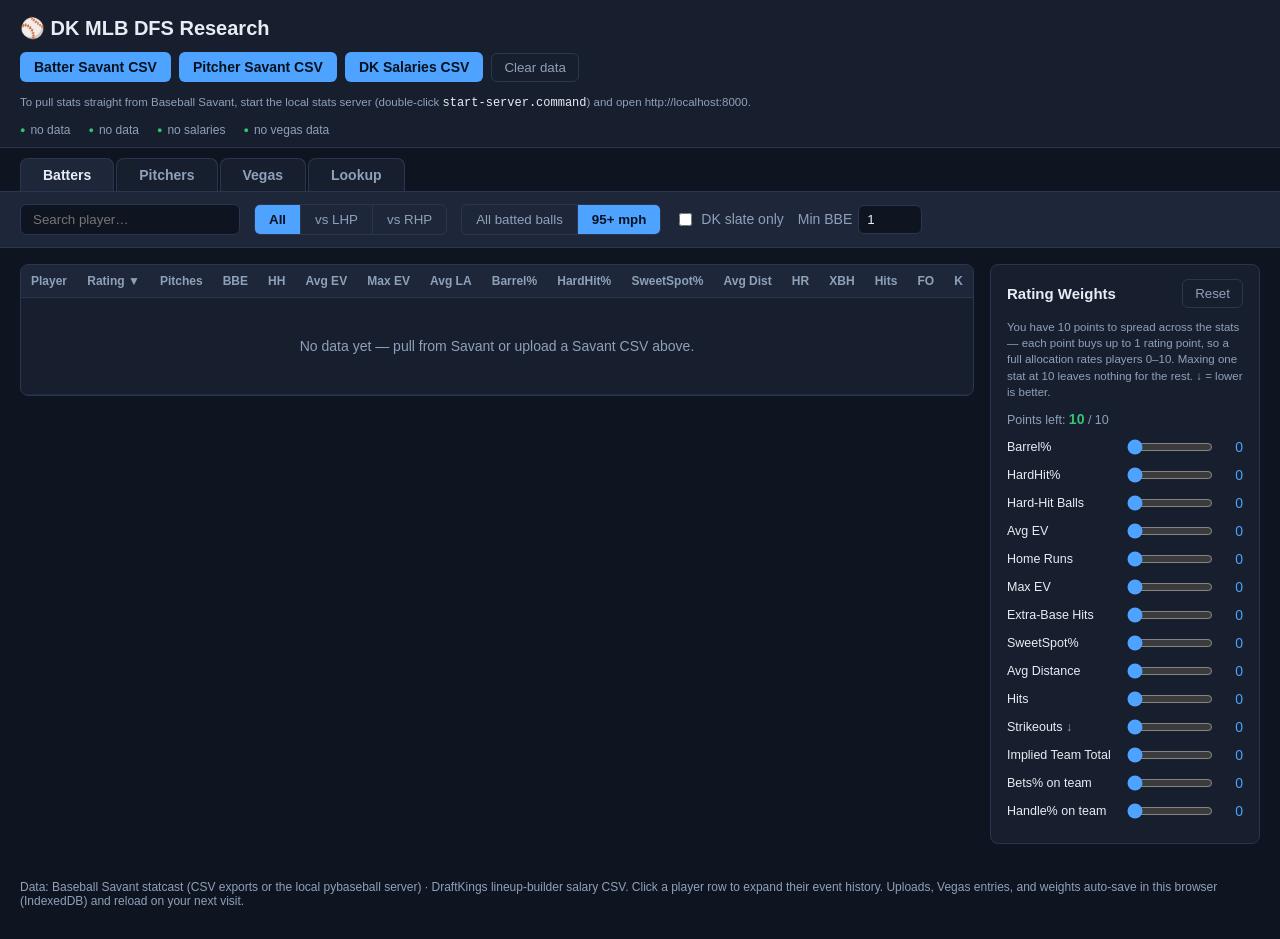
==== index.html @ 41db7fdc "Lookup: career and season totals from MLB plus last 15/10/5-day Statcast - Career (players) and this" ====
<!doctype html>
<html lang="en">
<head>
  <meta charset="utf-8">
  <meta name="viewport" content="width=device-width, initial-scale=1">
  <title>DK MLB DFS Research</title>
  <link rel="icon" href="data:,">
  <link rel="stylesheet" href="css/style.css">
</head>
<body>
  <header>
    <h1>⚾ DK MLB DFS Research</h1>
    <div class="uploads">
      <label class="upload-btn">
        Batter Savant CSV
        <input type="file" id="file-batters" accept=".csv">
      </label>
      <label class="upload-btn">
        Pitcher Savant CSV
        <input type="file" id="file-pitchers" accept=".csv">
      </label>
      <label class="upload-btn">
        DK Salaries CSV
        <input type="file" id="file-dk" accept=".csv">
      </label>
      <button id="clear-data" class="ghost-btn" title="Remove uploaded data stored in this browser">Clear data</button>
    </div>
    <section id="savant-panel" class="savant" hidden>
      <div class="savant-row">
        <span class="savant-title">Pull from Baseball Savant</span>
        <fieldset class="range">
          <legend>Batters</legend>
          <input type="date" id="sv-bat-start" aria-label="Batters from">
          <span>to</span>
          <input type="date" id="sv-bat-end" aria-label="Batters to">
          <span class="quick" aria-label="Batters: last N days">
            <button type="button" class="ghost-btn" data-bat-days="5">5d</button>
            <button type="button" class="ghost-btn" data-bat-days="10">10d</button>
            <button type="button" class="ghost-btn" data-bat-days="15">15d</button>
          </span>
        </fieldset>
        <fieldset class="range">
          <legend>Pitchers</legend>
          <input type="date" id="sv-pit-start" aria-label="Pitchers from">
          <span>to</span>
          <input type="date" id="sv-pit-end" aria-label="Pitchers to">
        </fieldset>
        <label class="check"><input type="checkbox" id="sv-post" checked> Include postseason</label>
        <button id="sv-pull" class="upload-btn as-button">Pull data</button>
      </div>
      <p id="sv-status" class="sv-status" role="status"></p>
    </section>
    <p id="savant-offline" class="hint" hidden>To pull stats straight from Baseball Savant, start the local
      stats server (double-click <code>start-server.command</code>) and open http://localhost:8000.</p>
    <div class="statusbar">
      <span id="status-batters">no data</span>
      <span id="status-pitchers">no data</span>
      <span id="status-dk">no salaries</span>
      <span id="status-vegas">no vegas data</span>
    </div>
  </header>

  <nav class="tabs">
    <button class="tab active" data-tab="batters">Batters</button>
    <button class="tab" data-tab="pitchers">Pitchers</button>
    <button class="tab" data-tab="vegas">Vegas</button>
    <button class="tab" data-tab="lookup">Lookup</button>
  </nav>

  <section class="controls">
    <input type="search" id="search" placeholder="Search player…">
    <div class="splits">
      <button class="split-btn active" data-split="all">All</button>
      <button class="split-btn" data-split="vsL">vs LHP</button>
      <button class="split-btn" data-split="vsR">vs RHP</button>
    </div>
    <div class="splits" id="ev-floor" title="95+ mph: batted-ball stats use hard-hit balls only, like your Savant search. Pitches and K still count every pitch.">
      <button class="ev-btn" data-floor="0">All batted balls</button>
      <button class="ev-btn" data-floor="95">95+ mph</button>
    </div>
    <label class="check"><input type="checkbox" id="slate-only"> DK slate only</label>
    <label class="minsample"><span id="min-sample-label">Min BBE</span>
      <input type="number" id="min-sample" min="1" value="1">
    </label>
  </section>

  <section id="vegas-panel" style="display:none">
    <div class="vegas-toolbar">
      <button id="vegas-from-dk" class="upload-btn as-button">Build matchups from DK slate</button>
      <button id="vegas-add-row" class="ghost-btn">Add row</button>
      <button id="vegas-clear" class="ghost-btn">Clear Vegas data</button>
      <span class="hint">Enter the game total (O/U), each team's moneyline, implied team total, and the
        %-of-bets / %-of-handle on that side. Leave Implied blank to auto-estimate it from the O/U and
        both moneylines. Data saves automatically and joins to players by DK team abbreviation.</span>
    </div>
    <div class="table-wrap">
      <table id="vegas-table"></table>
    </div>
  </section>

  <section id="lookup-panel" style="display:none">
    <p id="lookup-offline" class="hint" hidden>Lookup pulls any player's or team's history from Baseball Savant,
      so it needs the local stats server running. Double-click <code>start-server.command</code>, then open
      http://localhost:8000.</p>
    <form id="lookup-form" class="lookup-form">
      <div class="splits" role="radiogroup" aria-label="Look up">
        <button type="button" class="ev-btn active" data-scope="player" role="radio" aria-checked="true">Player</button>
        <button type="button" class="ev-btn" data-scope="team" role="radio" aria-checked="false">Team</button>
      </div>
      <span class="scope-player">
        <input type="search" id="lk-name" placeholder="Player name, e.g. Aaron Judge" aria-label="Player name">
        <select id="lk-role" aria-label="Look up player as">
          <option value="batting">as batter</option>
          <option value="pitching">as pitcher</option>
        </select>
      </span>
      <span class="scope-team" hidden>
        <select id="lk-team" aria-label="Team"></select>
        <select id="lk-side" aria-label="Team stats">
          <option value="batting">batting</option>
          <option value="pitching">pitching</option>
        </select>
      </span>
      <label class="check"><input type="checkbox" id="lk-post" checked> Include postseason games</label>
      <button type="submit" class="upload-btn as-button">Look up</button>
    </form>
    <p class="hint lookup-explain">Each lookup shows official career and this-season totals from MLB, plus
      Statcast detail for the last 15, 10 and 5 days — no full-season download.</p>
    <div id="lk-candidates" class="candidates"></div>
    <p id="lk-status" class="sv-status" role="status"></p>

    <div id="lk-filters" class="filters" hidden>
      <div class="filters-head">
        <span class="savant-title">Filters</span>
        <span class="hint">Change any filter and every result below updates instantly — nothing is re-downloaded.</span>
        <button type="button" id="lk-reset-filters" class="ghost-btn">Reset filters</button>
      </div>
      <div id="lk-filter-fields" class="filter-fields"></div>
    </div>
    <div id="lookup-results"></div>
  </section>

  <main id="main-data">
    <div class="table-wrap">
      <table id="data-table" class="data-grid"></table>
    </div>
    <aside class="weights">
      <div class="weights-head">
        <h2>Rating Weights</h2>
        <button id="reset-weights" class="ghost-btn">Reset</button>
      </div>
      <p class="hint">You have 10 points to spread across the stats — each point buys up to 1 rating
        point, so a full allocation rates players 0–10. Maxing one stat at 10 leaves nothing for the
        rest. ↓ = lower is better.</p>
      <div id="weights-body"></div>
    </aside>
  </main>

  <footer>
    <p>Data: Baseball Savant statcast (CSV exports or the local pybaseball server) · DraftKings lineup-builder salary CSV. Click a player row to expand their event history.
      Uploads, Vegas entries, and weights auto-save in this browser (<span id="storage-backend">IndexedDB</span>) and reload on your next visit.</p>
  </footer>

  <script src="js/store.js"></script>
  <script src="js/csv.js"></script>
  <script src="js/stats.js"></script>
  <script src="js/dk.js"></script>
  <script src="js/vegas.js"></script>
  <script src="js/app.js"></script>
</body>
</html>
---- css/style.css ----
:root {
  --bg: #0f1520;
  --panel: #171f2e;
  --panel-2: #1d2739;
  --border: #2a3650;
  --text: #e8edf5;
  --muted: #8fa0ba;
  --accent: #4da3ff;
  --accent-2: #38c172;
}

* { box-sizing: border-box; }
[hidden] { display: none !important; }

body {
  margin: 0;
  font-family: -apple-system, BlinkMacSystemFont, "Segoe UI", Roboto, Helvetica, Arial, sans-serif;
  background: var(--bg);
  color: var(--text);
  font-size: 14px;
}

header {
  padding: 16px 20px 10px;
  border-bottom: 1px solid var(--border);
  background: var(--panel);
}

h1 { margin: 0 0 12px; font-size: 20px; }

.uploads { display: flex; flex-wrap: wrap; gap: 8px; align-items: center; }

.upload-btn {
  background: var(--accent);
  color: #06121f;
  font-weight: 600;
  padding: 7px 14px;
  border-radius: 6px;
  cursor: pointer;
  display: inline-block;
}
.upload-btn:hover { filter: brightness(1.1); }
.upload-btn input { display: none; }

.ghost-btn {
  background: transparent;
  border: 1px solid var(--border);
  color: var(--muted);
  padding: 6px 12px;
  border-radius: 6px;
  cursor: pointer;
}
.ghost-btn:hover { color: var(--text); border-color: var(--muted); }

.statusbar { margin-top: 10px; display: flex; gap: 18px; flex-wrap: wrap; color: var(--muted); font-size: 12px; }
.statusbar span::before { content: "●"; margin-right: 5px; color: var(--accent-2); font-size: 9px; vertical-align: 1px; }

.tabs { display: flex; gap: 2px; padding: 10px 20px 0; }
.tab {
  background: var(--panel);
  border: 1px solid var(--border);
  border-bottom: none;
  color: var(--muted);
  padding: 8px 22px;
  border-radius: 8px 8px 0 0;
  cursor: pointer;
  font-size: 14px;
  font-weight: 600;
}
.tab.active { background: var(--panel-2); color: var(--text); }

.controls {
  display: flex;
  flex-wrap: wrap;
  gap: 14px;
  align-items: center;
  padding: 12px 20px;
  background: var(--panel-2);
  border-top: 1px solid var(--border);
  border-bottom: 1px solid var(--border);
}

#search {
  background: var(--bg);
  border: 1px solid var(--border);
  color: var(--text);
  padding: 7px 12px;
  border-radius: 6px;
  width: 220px;
}

.splits { display: flex; gap: 0; border: 1px solid var(--border); border-radius: 6px; overflow: hidden; }
.split-btn, .ev-btn {
  background: transparent;
  border: none;
  color: var(--muted);
  padding: 7px 14px;
  cursor: pointer;
}
.split-btn + .split-btn, .ev-btn + .ev-btn { border-left: 1px solid var(--border); }
.split-btn.active, .ev-btn.active { background: var(--accent); color: #06121f; font-weight: 600; }

.check { color: var(--muted); display: flex; align-items: center; gap: 6px; cursor: pointer; }
.minsample { color: var(--muted); display: flex; align-items: center; gap: 6px; }
.minsample input {
  width: 64px;
  background: var(--bg);
  border: 1px solid var(--border);
  color: var(--text);
  padding: 6px 8px;
  border-radius: 6px;
}

main { display: flex; gap: 16px; padding: 16px 20px; align-items: flex-start; }

.table-wrap { flex: 1; overflow-x: auto; border: 1px solid var(--border); border-radius: 8px; background: var(--panel); }

.data-grid { border-collapse: collapse; width: 100%; white-space: nowrap; }
.data-grid th {
  position: sticky;
  top: 0;
  background: var(--panel-2);
  color: var(--muted);
  text-align: right;
  padding: 9px 10px;
  cursor: pointer;
  user-select: none;
  border-bottom: 1px solid var(--border);
  font-size: 12px;
}
.data-grid th:first-child { text-align: left; }
.data-grid th:hover { color: var(--text); }
.data-grid td { padding: 7px 10px; border-bottom: 1px solid rgba(42, 54, 80, 0.5); }
.data-grid td.n { text-align: right; font-variant-numeric: tabular-nums; }
.data-grid td.t { text-align: left; }
.data-grid tr.player-row { cursor: pointer; }
.data-grid tr.player-row:hover td { background: rgba(77, 163, 255, 0.08); }
.data-grid tr.player-row.open td { background: rgba(77, 163, 255, 0.12); }
.caret { color: var(--accent); display: inline-block; width: 16px; }
.name-cell { font-weight: 600; }
.empty { color: var(--muted); text-align: center; padding: 40px !important; }

.history-row > td { padding: 0 !important; background: var(--bg); }
.history { max-height: 320px; overflow: auto; padding: 8px 16px 14px 36px; }
.history table { border-collapse: collapse; width: 100%; font-size: 12px; }
.history th {
  position: sticky; top: 0;
  text-align: left;
  color: var(--muted);
  background: var(--bg);
  padding: 5px 10px 5px 0;
  border-bottom: 1px solid var(--border);
  cursor: default;
}
.history td { padding: 4px 10px 4px 0; border-bottom: 1px solid rgba(42, 54, 80, 0.35); color: var(--text); }

.weights {
  width: 270px;
  flex-shrink: 0;
  background: var(--panel);
  border: 1px solid var(--border);
  border-radius: 8px;
  padding: 14px 16px;
  position: sticky;
  top: 12px;
}
.weights-head { display: flex; justify-content: space-between; align-items: center; }
.weights h2 { margin: 0; font-size: 15px; }
.hint { color: var(--muted); font-size: 11.5px; line-height: 1.4; }

.points-left { color: var(--muted); font-size: 12.5px; margin: 2px 0 10px; }
.points-left b { color: var(--accent-2); font-size: 14px; }

.weight-row { display: grid; grid-template-columns: 1fr 90px 20px; gap: 8px; align-items: center; margin-bottom: 8px; }
.weight-row label { font-size: 12.5px; color: var(--text); }
.weight-row .inv { color: var(--muted); }
.weight-row .wval { text-align: right; color: var(--accent); font-variant-numeric: tabular-nums; }
input[type="range"] { accent-color: var(--accent); }

#vegas-panel { padding: 16px 20px 0; }
.vegas-toolbar { display: flex; flex-wrap: wrap; gap: 10px; align-items: center; margin-bottom: 12px; }
.vegas-toolbar .hint { flex-basis: 100%; margin: 4px 0 0; }
.as-button { border: none; font: inherit; font-weight: 600; }

#vegas-table { border-collapse: collapse; width: 100%; }
#vegas-table th {
  background: var(--panel-2);
  color: var(--muted);
  text-align: left;
  padding: 9px 10px;
  border-bottom: 1px solid var(--border);
  font-size: 12px;
}
#vegas-table td { padding: 5px 8px; border-bottom: 1px solid rgba(42, 54, 80, 0.5); }
#vegas-table td.est { color: var(--muted); font-variant-numeric: tabular-nums; }
.vegas-input {
  background: var(--bg);
  border: 1px solid var(--border);
  color: var(--text);
  padding: 6px 8px;
  border-radius: 5px;
  width: 100%;
}
.vegas-input.vt { width: 84px; text-transform: uppercase; }
.vegas-input.vn { width: 96px; }
.vegas-input:focus { outline: none; border-color: var(--accent); }
.del-row { padding: 4px 9px; }

/* Pull from Savant (local server) */
.savant {
  margin-top: 12px;
  padding: 10px 12px;
  border: 1px solid var(--border);
  border-radius: 8px;
  background: var(--panel-2);
}
.savant-row { display: flex; flex-wrap: wrap; gap: 10px 16px; align-items: center; }
.savant-title { font-weight: 600; font-size: 13px; }
.range {
  display: flex; align-items: center; gap: 6px;
  border: none; margin: 0; padding: 0; color: var(--muted); font-size: 12.5px;
}
.range legend { float: left; margin-right: 6px; padding: 0; color: var(--text); }
input[type="date"], .lookup-form select, #lk-name {
  background: var(--bg);
  border: 1px solid var(--border);
  color: var(--text);
  padding: 5px 8px;
  border-radius: 6px;
  font: inherit;
  font-size: 13px;
  color-scheme: dark;
}
input[type="date"]:focus, .lookup-form select:focus, #lk-name:focus, #search:focus {
  outline: none; border-color: var(--accent);
}
button:focus-visible, .upload-btn:focus-within { outline: 2px solid var(--accent); outline-offset: 2px; }
button:disabled { opacity: 0.55; cursor: progress; }
.sv-status { margin: 8px 0 0; font-size: 12.5px; color: var(--muted); min-height: 1em; }
.sv-status:empty { display: none; }
.sv-status.busy { color: var(--accent); }
.sv-status.ok { color: var(--accent-2); }
.sv-status.error { color: #ff8080; }
code { font-size: 12px; color: var(--text); }
.muted { color: var(--muted); }

/* Player Lookup tab */
#lookup-panel { padding: 16px 20px 0; }
.lookup-form { display: flex; flex-wrap: wrap; gap: 8px; align-items: center; }
#lk-name { width: 240px; }
.presets { display: flex; gap: 6px; flex-wrap: wrap; }
.candidates { display: flex; flex-wrap: wrap; gap: 6px; margin-top: 10px; }
.candidates:empty { display: none; }
.lookup-head { font-size: 15px; margin: 18px 0 8px; }
.empty-note { color: var(--muted); margin: 18px 0; }
#lookup-results .table-wrap { margin-bottom: 8px; }
.lookup-form select { max-width: 220px; }
.scope-player, .scope-team { display: inline-flex; gap: 8px; align-items: center; }

.filters {
  margin-top: 14px;
  padding: 10px 12px 12px;
  border: 1px solid var(--border);
  border-radius: 8px;
  background: var(--panel);
}
.filters-head { display: flex; flex-wrap: wrap; gap: 6px 12px; align-items: center; margin-bottom: 10px; }
.filters-head .hint { margin: 0; flex: 1; }
.filter-fields { display: grid; grid-template-columns: repeat(auto-fill, minmax(170px, 1fr)); gap: 10px 12px; }
.filter-field { display: flex; flex-direction: column; gap: 4px; font-size: 12px; color: var(--muted); }
.filter-field em {
  font-style: normal; font-size: 10.5px; letter-spacing: 0.04em; text-transform: uppercase;
  color: var(--accent-2); margin-left: 4px;
}
.filter-field select, .filter-field input {
  background: var(--bg); border: 1px solid var(--border); color: var(--text);
  padding: 5px 8px; border-radius: 6px; font: inherit; font-size: 13px; width: 100%;
  color-scheme: dark;
}
.filter-field select:focus, .filter-field input:focus { outline: none; border-color: var(--accent); }
.filter-summary { font-size: 12.5px; color: var(--muted); margin: 14px 0 0; }
.filter-summary b { color: var(--text); font-weight: 600; }

.data-grid tr.group-row th {
  position: static;
  text-align: center;
  font-size: 10.5px;
  letter-spacing: 0.05em;
  text-transform: uppercase;
  padding: 6px 10px 4px;
  cursor: default;
  border-bottom: none;
}
.data-grid tr.group-row th.grp { border-bottom: 1px solid var(--border); color: var(--muted); }
.data-grid tr.group-row th.contact-grp { color: var(--accent-2); border-left: 1px solid var(--border); }
.data-grid td.dates { color: var(--muted); font-size: 12.5px; white-space: nowrap; }
.chip {
  display: inline-block; font-size: 10.5px; letter-spacing: 0.04em; text-transform: uppercase;
  padding: 2px 7px; border-radius: 999px; border: 1px solid var(--border); color: var(--muted);
}
.chip.team { border-color: var(--accent); color: var(--accent); }
.breakdown { padding: 6px 12px 12px 30px; overflow-x: auto; }
.breakdown .data-grid { font-size: 12.5px; }
.breakdown .data-grid th { background: var(--bg); }
.data-grid tr.player-row.sub td { padding-top: 5px; padding-bottom: 5px; }
.lookup-explain { margin: 8px 0 0; }
.quick { display: inline-flex; gap: 4px; margin-left: 4px; }
.quick .ghost-btn { padding: 3px 8px; font-size: 12px; }

.lookup-table tbody.entry { border-top: 2px solid var(--border); }
.lookup-table tr.entry-row td { padding: 10px 10px 6px; background: var(--panel-2); }
.entry-name { font-weight: 700; font-size: 14.5px; margin-right: 10px; }
.entry-note { margin-left: 10px; font-size: 12px; }
.lookup-table td.win { white-space: nowrap; font-weight: 600; }
.lookup-table td.win .muted { font-weight: 400; font-size: 11px; margin-left: 4px; }
.lookup-table tr.totals-row td { color: var(--muted); }
.lookup-table tr.totals-row td.win { color: var(--text); }
.lookup-table tr.window-row.focus td { background: rgba(56, 193, 114, 0.09); }
.lookup-table tr.window-row.focus td.win { box-shadow: inset 3px 0 0 var(--accent-2); }
.focus-tag {
  font-size: 10px; font-weight: 600; letter-spacing: 0.04em; text-transform: uppercase;
  color: var(--accent-2); margin-left: 6px;
}

footer { padding: 8px 20px 20px; color: var(--muted); font-size: 12px; }

@media (max-width: 900px) {
  main { flex-direction: column; }
  .weights { width: 100%; position: static; }
}
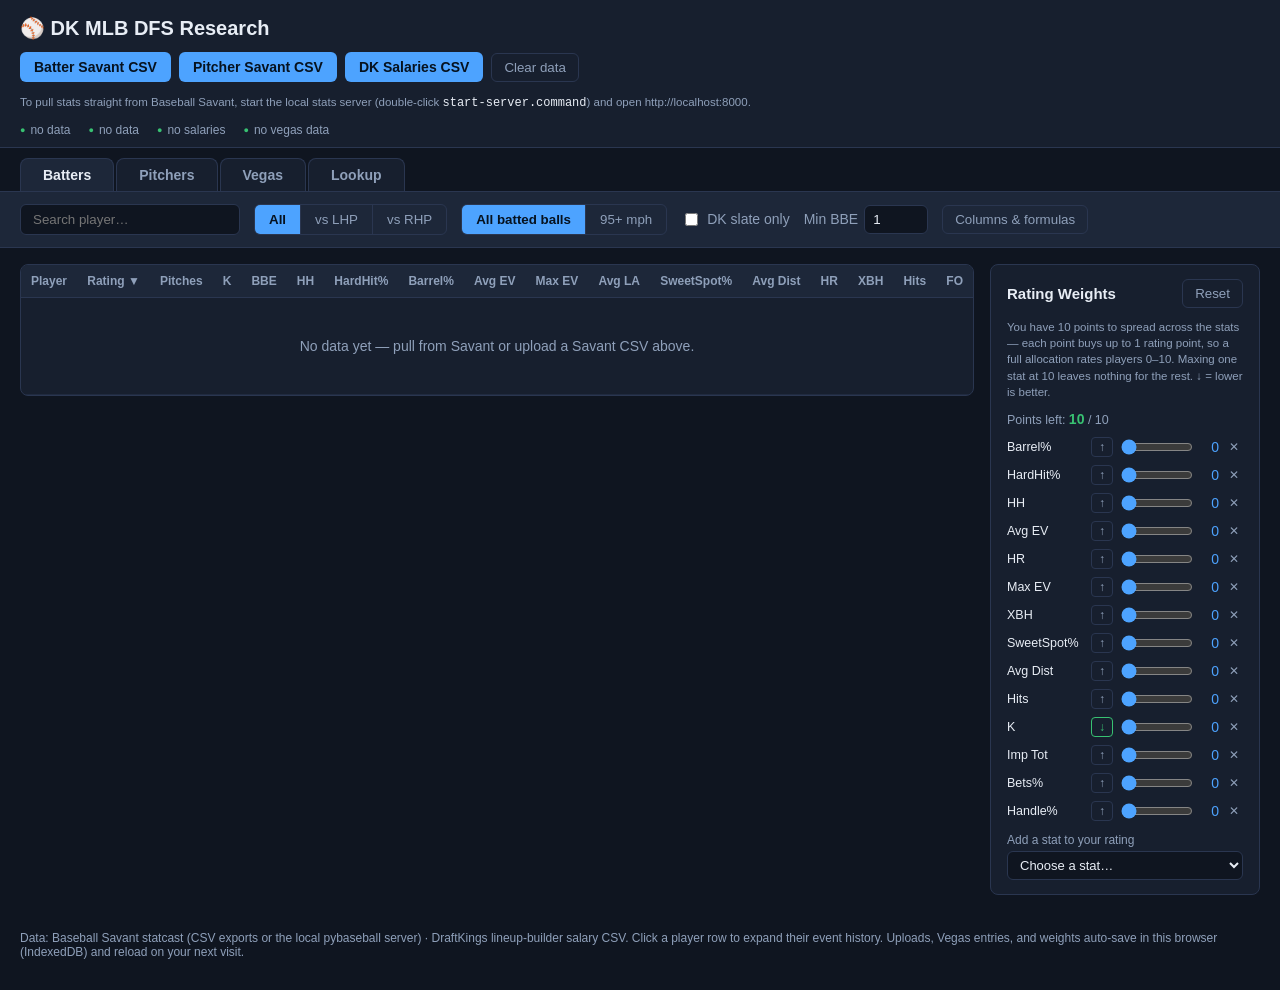
==== commit 751462de: "Full stat catalog, column chooser, formula stats and open rating list - Stats engine: one stat line " ====
--- a/index.html
+++ b/index.html
@@ -49,6 +49,13 @@
         <button id="sv-pull" class="upload-btn as-button">Pull data</button>
       </div>
       <p id="sv-status" class="sv-status" role="status"></p>
+      <div class="savant-row dk-row">
+        <span class="savant-title">DraftKings slate</span>
+        <select id="dk-slate" aria-label="DraftKings slate"><option value="">Loading today's slates…</option></select>
+        <button type="button" id="dk-refresh" class="ghost-btn" title="Reload today's slate list">Refresh list</button>
+        <button type="button" id="dk-load" class="upload-btn as-button">Load salaries</button>
+      </div>
+      <p id="dk-status" class="sv-status" role="status"></p>
     </section>
     <p id="savant-offline" class="hint" hidden>To pull stats straight from Baseball Savant, start the local
       stats server (double-click <code>start-server.command</code>) and open http://localhost:8000.</p>
@@ -82,6 +89,57 @@
     <label class="minsample"><span id="min-sample-label">Min BBE</span>
       <input type="number" id="min-sample" min="1" value="1">
     </label>
+    <button type="button" id="cols-toggle" class="ghost-btn" aria-expanded="false" aria-controls="cols-panel">Columns &amp; formulas</button>
+  </section>
+
+  <section id="cols-panel" class="cols-panel" hidden>
+    <div class="cols-head">
+      <h2 id="cols-title">Columns &amp; formulas</h2>
+      <span id="cols-count" class="hint"></span>
+      <div class="cols-actions">
+        <button type="button" class="ghost-btn" data-cols="default">Default columns</button>
+        <button type="button" class="ghost-btn" data-cols="all">Show every stat</button>
+        <button type="button" class="ghost-btn" data-cols="none">Hide every stat</button>
+        <button type="button" class="upload-btn as-button" id="cols-done">Done</button>
+      </div>
+    </div>
+    <p class="hint">Tick the stats to show. Hover a name for what it measures. Counts sit next to their rates
+      (HH beside HardHit%, Chases beside Chase%) so you can check them against PA.</p>
+    <div id="cols-groups" class="cols-groups"></div>
+
+    <div class="formula-box">
+      <h3>Your formula stats</h3>
+      <p class="hint">Combine any stats into your own column, e.g. <code>hh + barrels * 2</code>,
+        <code>hh / pa * 100</code> or <code>z(barrel_pct) + z(hh_per_pa) + itt_eff</code>. It appears in the table,
+        sorts like any stat, and can be added to your rating.</p>
+      <div id="formula-list"></div>
+      <form id="formula-form" class="formula-form" autocomplete="off">
+        <label class="ff-name"><span>Name</span><input id="ff-name" maxlength="40" placeholder="e.g. Power Score"></label>
+        <label class="ff-format"><span>Show as</span><select id="ff-format"></select></label>
+        <label class="ff-formula"><span>Formula</span>
+          <textarea id="ff-formula" rows="2" spellcheck="false" placeholder="e.g. hh + barrels * 2 - k"></textarea></label>
+        <div class="ff-actions">
+          <button type="submit" class="upload-btn as-button" id="ff-save">Add formula stat</button>
+          <button type="button" class="ghost-btn" id="ff-cancel" hidden>Cancel edit</button>
+        </div>
+        <p id="ff-check" class="sv-status" role="status"></p>
+      </form>
+      <details class="ff-help">
+        <summary>Stats and functions you can use</summary>
+        <p class="hint">Click a name to insert it. Operators: + − * / ^ ( ) and comparisons &gt; &lt; &gt;= &lt;= == != (1 if true, 0 if not).</p>
+        <div class="ff-funcs">
+          <code data-insert="min()">min(a, b, …)</code> <code data-insert="max()">max(a, b, …)</code> <code data-insert="avg()">avg(a, b, …)</code>
+          <code data-insert="if(, , )">if(test, a, b)</code> <code data-insert="nz()">nz(x)</code> <code data-insert="round(, 1)">round(x, digits)</code>
+          <code data-insert="abs()">abs</code> <code data-insert="sqrt()">sqrt</code> <code data-insert="ln()">ln</code> <code data-insert="clamp(, 0, 100)">clamp(x, lo, hi)</code>
+          <code data-insert="z()">z(stat)</code> <code data-insert="pctl()">pctl(stat)</code> <code data-insert="rank()">rank(stat)</code> <code data-insert="scale()">scale(stat)</code>
+        </div>
+        <p class="hint"><b>z</b> = standard score vs. everyone on this tab (0 = average), <b>pctl</b> = percentile 0–100,
+          <b>rank</b> = 1 for the highest, <b>scale</b> = 0–1 between lowest and highest. <b>nz(x)</b> turns a missing value into 0.
+          A missing stat makes the result blank unless you wrap it in nz().</p>
+        <input type="search" id="ff-search" placeholder="Find a stat…" aria-label="Find a stat">
+        <div id="ff-vars" class="ff-vars"></div>
+      </details>
+    </div>
   </section>
 
   <section id="vegas-panel" style="display:none">
@@ -164,6 +222,8 @@
   <script src="js/store.js"></script>
   <script src="js/csv.js"></script>
   <script src="js/stats.js"></script>
+  <script src="js/catalog.js"></script>
+  <script src="js/formula.js"></script>
   <script src="js/dk.js"></script>
   <script src="js/vegas.js"></script>
   <script src="js/app.js"></script>
--- a/css/style.css
+++ b/css/style.css
@@ -171,7 +171,77 @@
 .points-left { color: var(--muted); font-size: 12.5px; margin: 2px 0 10px; }
 .points-left b { color: var(--accent-2); font-size: 14px; }
 
-.weight-row { display: grid; grid-template-columns: 1fr 90px 20px; gap: 8px; align-items: center; margin-bottom: 8px; }
+.weight-row { display: grid; grid-template-columns: 1fr 22px 76px 18px 18px; gap: 6px; align-items: center; margin-bottom: 8px; }
+.dir-btn, .rm-btn {
+  background: transparent; border: 1px solid var(--border); color: var(--muted);
+  border-radius: 4px; padding: 0; width: 22px; height: 20px; cursor: pointer; font-size: 12px; line-height: 1;
+}
+.dir-btn.on { color: var(--accent-2); border-color: var(--accent-2); }
+.rm-btn { border: none; width: 18px; }
+.rm-btn:hover, .dir-btn:hover { color: var(--text); }
+.add-stat { display: flex; flex-direction: column; gap: 4px; margin-top: 12px; font-size: 12px; color: var(--muted); }
+.add-stat select, #ff-format, #ff-search {
+  background: var(--bg); border: 1px solid var(--border); color: var(--text);
+  padding: 5px 8px; border-radius: 6px; font: inherit; font-size: 13px; color-scheme: dark;
+}
+
+/* Columns & formulas */
+.cols-panel {
+  margin: 0 20px; padding: 14px 16px 16px;
+  border: 1px solid var(--border); border-top: none; border-radius: 0 0 8px 8px; background: var(--panel);
+}
+.cols-head { display: flex; flex-wrap: wrap; gap: 8px 14px; align-items: center; }
+.cols-head h2 { margin: 0; font-size: 15px; }
+.cols-actions { display: flex; flex-wrap: wrap; gap: 6px; margin-left: auto; }
+.cols-groups { display: grid; grid-template-columns: repeat(auto-fill, minmax(230px, 1fr)); gap: 10px; margin-top: 4px; }
+.col-group { border: 1px solid var(--border); border-radius: 6px; padding: 6px 10px 8px; margin: 0; }
+.col-group legend { font-size: 12px; font-weight: 600; color: var(--text); padding: 0 4px; }
+.link-btn { background: none; border: none; color: var(--accent); font-size: 11px; cursor: pointer; padding: 0 2px; }
+.link-btn:hover { text-decoration: underline; }
+.col-check { display: inline-flex; align-items: center; gap: 4px; font-size: 12.5px; width: 50%; padding: 2px 0; cursor: pointer; }
+.col-check input { accent-color: var(--accent); }
+.data-grid th.custom-col { color: var(--accent-2); }
+
+.formula-box { margin-top: 16px; padding-top: 12px; border-top: 1px solid var(--border); }
+.formula-box h3 { margin: 0 0 4px; font-size: 14px; }
+.formula-item {
+  display: flex; flex-wrap: wrap; gap: 6px 12px; align-items: center;
+  padding: 6px 8px; border: 1px solid var(--border); border-radius: 6px; margin-bottom: 6px;
+}
+.formula-item.editing { border-color: var(--accent); }
+.fi-name { font-weight: 600; }
+.fi-formula { background: var(--bg); padding: 2px 6px; border-radius: 4px; }
+.fi-meta { font-size: 11.5px; }
+.fi-error { color: #ff8080; font-size: 12px; flex-basis: 100%; }
+.fi-actions { margin-left: auto; display: flex; gap: 6px; }
+.formula-form { display: grid; grid-template-columns: minmax(160px, 240px) 160px 1fr; gap: 8px 12px; align-items: end; margin-top: 10px; }
+.formula-form label { display: flex; flex-direction: column; gap: 4px; font-size: 12px; color: var(--muted); }
+.formula-form input, .formula-form textarea {
+  background: var(--bg); border: 1px solid var(--border); color: var(--text);
+  padding: 6px 8px; border-radius: 6px; font: inherit; font-size: 13px;
+}
+.formula-form textarea { font-family: ui-monospace, SFMono-Regular, Menlo, monospace; resize: vertical; }
+.formula-form input:focus, .formula-form textarea:focus, #ff-search:focus { outline: none; border-color: var(--accent); }
+.ff-formula { grid-column: 1 / -1; }
+.ff-actions { display: flex; gap: 8px; }
+#ff-check { grid-column: 1 / -1; margin: 0; }
+.ff-help { margin-top: 10px; }
+.ff-help summary { cursor: pointer; color: var(--accent); font-size: 13px; }
+.ff-funcs { display: flex; flex-wrap: wrap; gap: 6px; margin: 6px 0; }
+.ff-funcs code, .var-chip {
+  background: var(--bg); border: 1px solid var(--border); border-radius: 4px; padding: 2px 6px;
+  cursor: pointer; font-size: 12px; color: var(--text);
+}
+.ff-funcs code:hover, .var-chip:hover { border-color: var(--accent); }
+#ff-search { margin: 6px 0; width: 240px; }
+.ff-vars { max-height: 260px; overflow: auto; }
+.ff-group { margin-bottom: 6px; display: flex; flex-wrap: wrap; gap: 4px; align-items: center; }
+.ff-group-name { font-size: 11px; text-transform: uppercase; letter-spacing: 0.04em; color: var(--muted); width: 100%; }
+.var-chip code { color: var(--accent); }
+@media (max-width: 700px) {
+  .formula-form { grid-template-columns: 1fr; }
+  .col-check { width: 100%; }
+}
 .weight-row label { font-size: 12.5px; color: var(--text); }
 .weight-row .inv { color: var(--muted); }
 .weight-row .wval { text-align: right; color: var(--accent); font-variant-numeric: tabular-nums; }
@@ -304,6 +374,13 @@
 .breakdown .data-grid th { background: var(--bg); }
 .data-grid tr.player-row.sub td { padding-top: 5px; padding-bottom: 5px; }
 .lookup-explain { margin: 8px 0 0; }
+.dk-row { margin-top: 10px; padding-top: 10px; border-top: 1px solid var(--border); }
+#dk-slate {
+  background: var(--bg); border: 1px solid var(--border); color: var(--text);
+  padding: 5px 8px; border-radius: 6px; font: inherit; font-size: 13px;
+  min-width: 260px; max-width: 100%; color-scheme: dark;
+}
+#dk-slate:focus { outline: none; border-color: var(--accent); }
 .quick { display: inline-flex; gap: 4px; margin-left: 4px; }
 .quick .ghost-btn { padding: 3px 8px; font-size: 12px; }
 
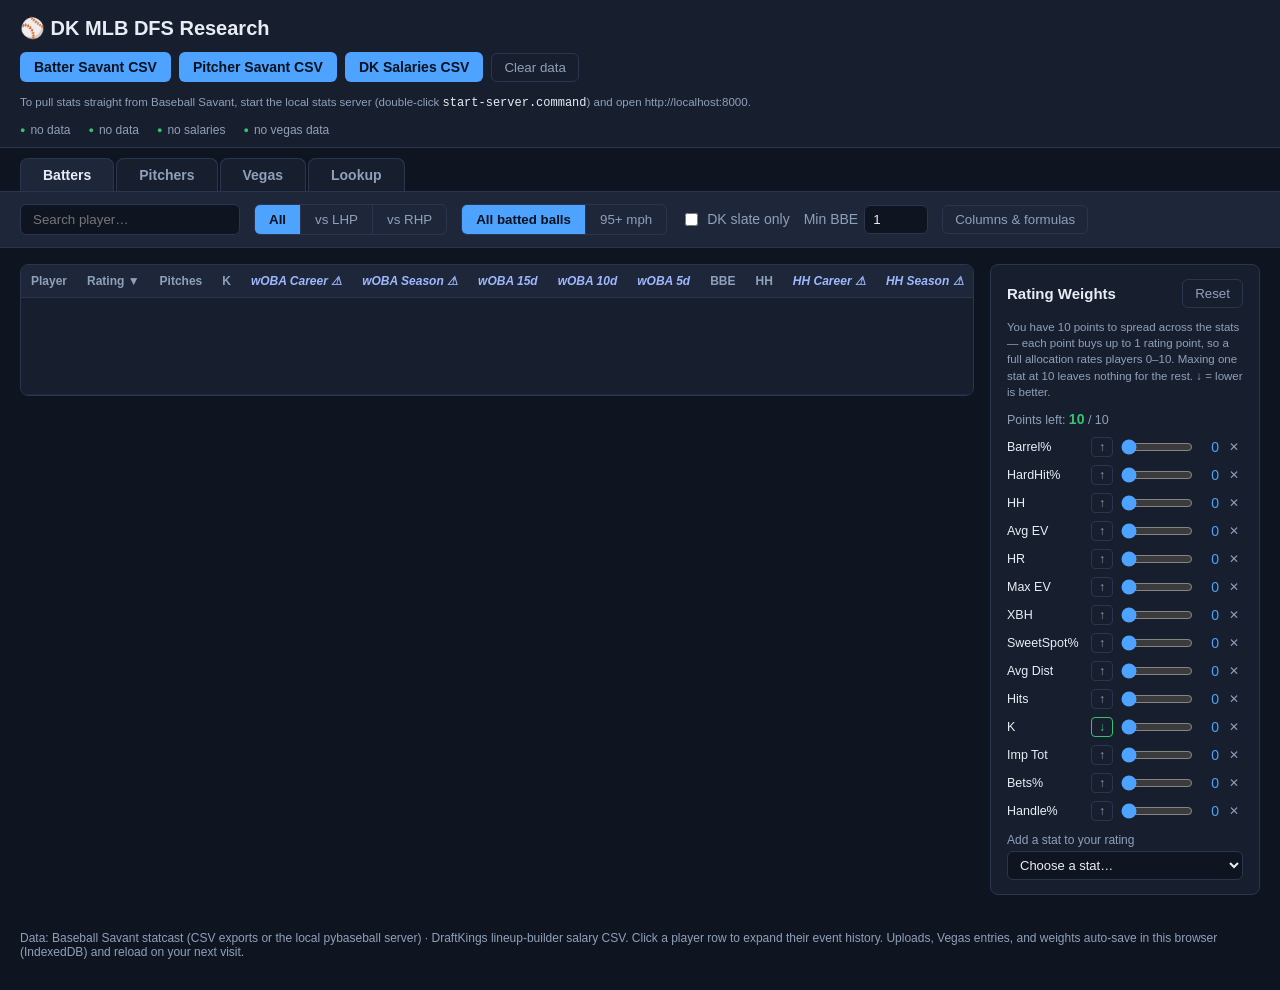
==== commit f7c4b80c: "Career and season split columns from Savant season leaderboards - Server: /api/leaders pulls Savant'" ====
--- a/index.html
+++ b/index.html
@@ -56,6 +56,7 @@
         <button type="button" id="dk-load" class="upload-btn as-button">Load salaries</button>
       </div>
       <p id="dk-status" class="sv-status" role="status"></p>
+      <p id="lb-status" class="sv-status" role="status"></p>
     </section>
     <p id="savant-offline" class="hint" hidden>To pull stats straight from Baseball Savant, start the local
       stats server (double-click <code>start-server.command</code>) and open http://localhost:8000.</p>
@@ -106,6 +107,22 @@
     <p class="hint">Tick the stats to show. Hover a name for what it measures. Counts sit next to their rates
       (HH beside HardHit%, Chases beside Chase%) so you can check them against PA.</p>
     <div id="cols-groups" class="cols-groups"></div>
+
+    <div class="splits-box">
+      <h3>Split columns</h3>
+      <p class="hint">Give a stat its own columns for the last 15, 10 and 5 days (and, if you like, vs L / vs R),
+        e.g. <b>HH 15d</b>, <b>HH 10d</b>, <b>HH 5d</b> beside HH. Day windows count back from the most recent game
+        in the loaded data, so pull at least 15 days. Split columns ignore the vs LHP/RHP buttons above the table,
+        sort like any stat, can be rated, and work in formulas as <code>hh__l5</code>, <code>woba__l15</code>,
+        <code>woba__vsR</code>.</p>
+      <div id="split-dims" class="split-dims" role="group" aria-label="Splits to show"></div>
+      <div id="split-stats" class="split-chips"></div>
+      <div class="split-add">
+        <label class="add-stat"><span>Add a stat to split</span><select id="add-split"></select></label>
+        <button type="button" class="ghost-btn" id="split-visible">Split every stat shown in the table</button>
+        <button type="button" class="ghost-btn" id="split-clear">Remove all splits</button>
+      </div>
+    </div>
 
     <div class="formula-box">
       <h3>Your formula stats</h3>
@@ -198,6 +215,8 @@
     <div id="lookup-results"></div>
   </section>
 
+  <div id="data-note" class="data-note" role="status" hidden></div>
+
   <main id="main-data">
     <div class="table-wrap">
       <table id="data-table" class="data-grid"></table>
--- a/css/style.css
+++ b/css/style.css
@@ -201,6 +201,25 @@
 .col-check { display: inline-flex; align-items: center; gap: 4px; font-size: 12.5px; width: 50%; padding: 2px 0; cursor: pointer; }
 .col-check input { accent-color: var(--accent); }
 .data-grid th.custom-col { color: var(--accent-2); }
+.data-grid th.missing-col { color: #e0a85a; }
+.data-grid th.split-col { color: #9fb7ff; font-style: italic; }
+.splits-box { margin-top: 16px; padding-top: 12px; border-top: 1px solid var(--border); }
+.splits-box h3 { margin: 0 0 4px; font-size: 14px; }
+.split-dims { display: flex; flex-wrap: wrap; gap: 4px 18px; margin: 6px 0 8px; }
+.split-dims .col-check { width: auto; }
+.split-chips { display: flex; flex-wrap: wrap; gap: 6px; margin-bottom: 8px; }
+.split-chip {
+  display: inline-flex; align-items: center; gap: 2px; font-size: 12.5px;
+  border: 1px solid var(--border); border-radius: 999px; padding: 2px 4px 2px 10px;
+}
+.split-add { display: flex; flex-wrap: wrap; gap: 8px 12px; align-items: flex-end; }
+.split-add .add-stat { margin-top: 0; min-width: 220px; }
+.data-note {
+  display: flex; flex-wrap: wrap; gap: 8px 14px; align-items: center;
+  margin: 12px 20px 0; padding: 10px 14px; border-radius: 8px;
+  border: 1px solid rgba(224, 168, 90, 0.5); background: rgba(224, 168, 90, 0.08); font-size: 13px;
+}
+.data-note span { flex: 1; min-width: 260px; }
 
 .formula-box { margin-top: 16px; padding-top: 12px; border-top: 1px solid var(--border); }
 .formula-box h3 { margin: 0 0 4px; font-size: 14px; }
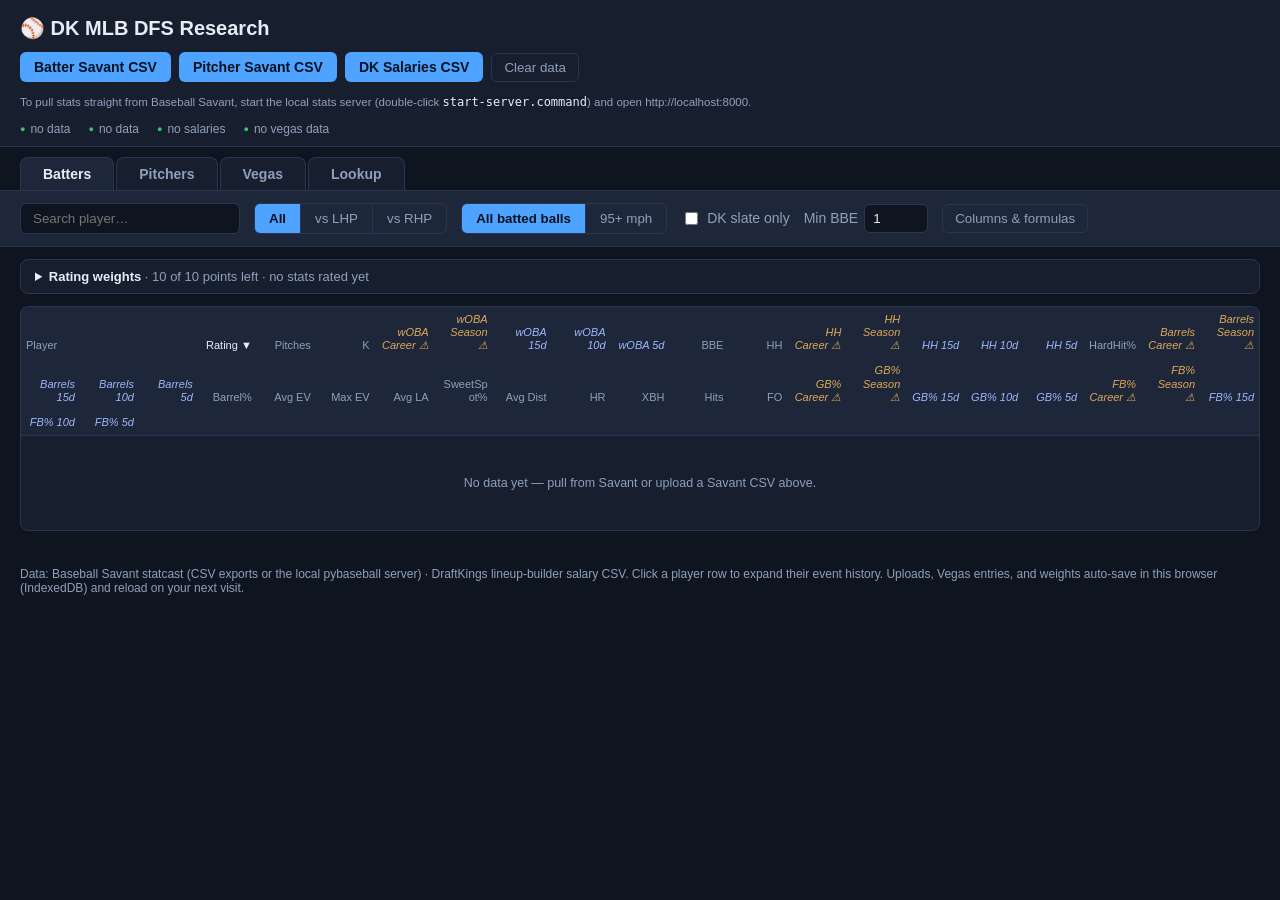
==== commit 3da3aaed: "Fit player table to the browser width without horizontal scroll Replace the player <table> with a CS" ====
--- a/index.html
+++ b/index.html
@@ -218,19 +218,18 @@
   <div id="data-note" class="data-note" role="status" hidden></div>
 
   <main id="main-data">
-    <div class="table-wrap">
-      <table id="data-table" class="data-grid"></table>
-    </div>
-    <aside class="weights">
-      <div class="weights-head">
-        <h2>Rating Weights</h2>
-        <button id="reset-weights" class="ghost-btn">Reset</button>
-      </div>
-      <p class="hint">You have 10 points to spread across the stats — each point buys up to 1 rating
-        point, so a full allocation rates players 0–10. Maxing one stat at 10 leaves nothing for the
-        rest. ↓ = lower is better.</p>
-      <div id="weights-body"></div>
-    </aside>
+    <details id="weights-panel" class="weights">
+      <summary><span class="weights-title">Rating weights</span> <span id="weights-summary" class="muted"></span></summary>
+      <div class="weights-inner">
+        <div class="weights-head">
+          <p class="hint">You have 10 points to spread across the stats — each point buys up to 1 rating point, so a full
+            allocation rates players 0–10. Maxing one stat at 10 leaves nothing for the rest. ↑/↓ = whether higher or lower is better.</p>
+          <button id="reset-weights" class="ghost-btn">Reset</button>
+        </div>
+        <div id="weights-body" class="weights-body"></div>
+      </div>
+    </details>
+    <div id="data-table" class="pgrid" role="table" aria-label="Players"></div>
   </main>
 
   <footer>
--- a/css/style.css
+++ b/css/style.css
@@ -111,7 +111,7 @@
   border-radius: 6px;
 }
 
-main { display: flex; gap: 16px; padding: 16px 20px; align-items: flex-start; }
+main { display: block; padding: 12px 20px 16px; }
 
 .table-wrap { flex: 1; overflow-x: auto; border: 1px solid var(--border); border-radius: 8px; background: var(--panel); }
 
@@ -155,16 +155,22 @@
 .history td { padding: 4px 10px 4px 0; border-bottom: 1px solid rgba(42, 54, 80, 0.35); color: var(--text); }
 
 .weights {
-  width: 270px;
-  flex-shrink: 0;
   background: var(--panel);
   border: 1px solid var(--border);
   border-radius: 8px;
-  padding: 14px 16px;
-  position: sticky;
-  top: 12px;
-}
-.weights-head { display: flex; justify-content: space-between; align-items: center; }
+  margin-bottom: 12px;
+}
+.weights > summary {
+  padding: 9px 14px; cursor: pointer; font-size: 13px; list-style-position: inside;
+}
+.weights > summary:focus-visible { outline: 2px solid var(--accent); outline-offset: -2px; border-radius: 8px; }
+.weights-title { font-weight: 600; }
+.weights-inner { padding: 0 14px 14px; }
+.weights-body { display: grid; grid-template-columns: repeat(auto-fill, minmax(300px, 1fr)); gap: 2px 28px; }
+.weights-body .points-left, .weights-body .add-stat { grid-column: 1 / -1; }
+.weights-body .add-stat { max-width: 340px; }
+.weights-head { display: flex; justify-content: space-between; align-items: flex-start; gap: 16px; }
+.weights-head .hint { margin: 0 0 8px; max-width: 75ch; }
 .weights h2 { margin: 0; font-size: 15px; }
 .hint { color: var(--muted); font-size: 11.5px; line-height: 1.4; }
 
@@ -420,7 +426,57 @@
 
 footer { padding: 8px 20px 20px; color: var(--muted); font-size: 12px; }
 
+/* Player grid: cells share the row's width down to a minimum; past that
+   the row wraps onto another line (header too), so it never scrolls sideways. */
+.pgrid {
+  --cell: 58px;
+  border: 1px solid var(--border); border-radius: 8px; background: var(--panel);
+  font-size: 12.5px; font-variant-numeric: tabular-nums;
+}
+.pgrid-head, .prow {
+  display: grid;
+  grid-template-columns: repeat(auto-fit, minmax(var(--cell), 1fr));
+}
+.pgrid-head {
+  position: sticky; top: 0; z-index: 3;
+  background: var(--panel-2); border-bottom: 1px solid var(--border); border-radius: 8px 8px 0 0;
+}
+.ph {
+  padding: 6px 5px; font-size: 11px; line-height: 1.2; color: var(--muted); text-align: right;
+  cursor: pointer; user-select: none; overflow-wrap: anywhere; hyphens: auto;
+  display: flex; align-items: flex-end; justify-content: flex-end;
+}
+.ph:hover, .ph.sorted { color: var(--text); }
+.ph:focus-visible, .prow:focus-visible { outline: 2px solid var(--accent); outline-offset: -2px; }
+.ph.name, .pc.name { grid-column: span 3; justify-content: flex-start; text-align: left; }
+.ph.custom-col { color: var(--accent-2); }
+.ph.split-col { color: #9fb7ff; font-style: italic; }
+.ph.missing-col { color: #e0a85a; }
+.prow { border-bottom: 1px solid rgba(42, 54, 80, 0.55); cursor: pointer; }
+.prow.alt { background: rgba(255, 255, 255, 0.025); }
+.prow:hover { background: rgba(77, 163, 255, 0.07); }
+.prow.open { background: rgba(77, 163, 255, 0.12); }
+.pc { padding: 6px 5px; text-align: right; white-space: nowrap; overflow: hidden; text-overflow: ellipsis; }
+.pc.name { font-weight: 600; }
+.pc.t { text-align: left; }
+.phist { background: var(--bg); border-bottom: 1px solid var(--border); }
+.phist .history { max-height: 340px; }
+.phist .history table { white-space: normal; }
+.pgrid .empty { margin: 0; }
+
+/* Lookup tables: compact, with wrapping headers, to fit typical widths. */
+.lookup-table th { white-space: normal; font-size: 11px; line-height: 1.2; padding: 6px 6px; vertical-align: bottom; }
+.lookup-table td { padding: 6px 6px; font-size: 12.5px; }
+
 @media (max-width: 900px) {
-  main { flex-direction: column; }
-  .weights { width: 100%; position: static; }
-}
+  .pgrid { --cell: 52px; font-size: 12px; }
+}
+.range { flex-wrap: wrap; }
+.tabs { flex-wrap: wrap; }
+@media (max-width: 600px) {
+  .tab { padding: 8px 12px; font-size: 13px; }
+  header, .controls, main, #vegas-panel, #lookup-panel { padding-left: 16px; padding-right: 16px; }
+  .tabs { padding-left: 16px; padding-right: 16px; }
+  .cols-panel { margin: 0 16px; }
+  #search { width: 100%; }
+}
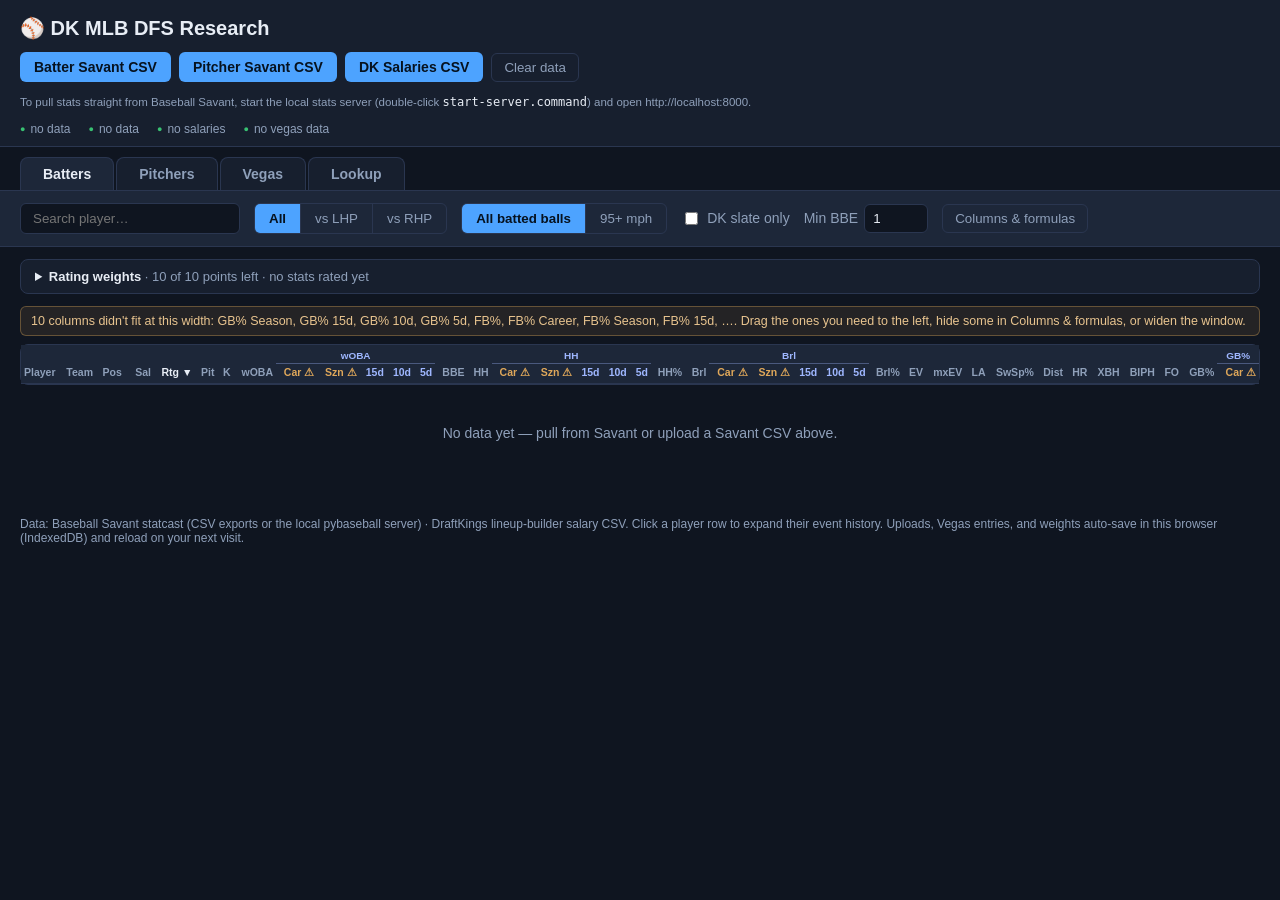
==== commit 63ffc6ca: "One-line player table with short headers, movable columns, positions and auto-loaded slate - Player " ====
--- a/index.html
+++ b/index.html
@@ -53,7 +53,7 @@
         <span class="savant-title">DraftKings slate</span>
         <select id="dk-slate" aria-label="DraftKings slate"><option value="">Loading today's slates…</option></select>
         <button type="button" id="dk-refresh" class="ghost-btn" title="Reload today's slate list">Refresh list</button>
-        <button type="button" id="dk-load" class="upload-btn as-button">Load salaries</button>
+        <button type="button" id="dk-load" class="upload-btn as-button">Reload salaries</button>
       </div>
       <p id="dk-status" class="sv-status" role="status"></p>
       <p id="lb-status" class="sv-status" role="status"></p>
@@ -104,25 +104,21 @@
         <button type="button" class="upload-btn as-button" id="cols-done">Done</button>
       </div>
     </div>
-    <p class="hint">Tick the stats to show. Hover a name for what it measures. Counts sit next to their rates
-      (HH beside HardHit%, Chases beside Chase%) so you can check them against PA.</p>
+    <p class="hint">Pick <b>Off</b>, <b>On</b> or <b>Split</b> for each stat. <b>Split</b> shows the stat plus its own
+      columns for each window ticked below (e.g. HH, then HH Car · '26 · 15d · 10d · 5d). Day windows count back from the
+      most recent game in the loaded data, so pull at least 15 days. Counts sit next to their rates (HH beside HH%) so
+      you can check them against PA. Hover a stat for what it measures; the grey text is its table header.
+      Drag headers in the table to reorder columns.</p>
+    <div class="splits-box">
+      <span class="split-label">Split windows</span>
+      <div id="split-dims" class="split-dims" role="group" aria-label="Split windows"></div>
+      <div class="split-add">
+        <button type="button" class="ghost-btn" id="split-visible">Split every stat that's on</button>
+        <button type="button" class="ghost-btn" id="split-clear">Remove all splits</button>
+        <button type="button" class="ghost-btn" id="order-reset">Reset column order</button>
+      </div>
+    </div>
     <div id="cols-groups" class="cols-groups"></div>
-
-    <div class="splits-box">
-      <h3>Split columns</h3>
-      <p class="hint">Give a stat its own columns for the last 15, 10 and 5 days (and, if you like, vs L / vs R),
-        e.g. <b>HH 15d</b>, <b>HH 10d</b>, <b>HH 5d</b> beside HH. Day windows count back from the most recent game
-        in the loaded data, so pull at least 15 days. Split columns ignore the vs LHP/RHP buttons above the table,
-        sort like any stat, can be rated, and work in formulas as <code>hh__l5</code>, <code>woba__l15</code>,
-        <code>woba__vsR</code>.</p>
-      <div id="split-dims" class="split-dims" role="group" aria-label="Splits to show"></div>
-      <div id="split-stats" class="split-chips"></div>
-      <div class="split-add">
-        <label class="add-stat"><span>Add a stat to split</span><select id="add-split"></select></label>
-        <button type="button" class="ghost-btn" id="split-visible">Split every stat shown in the table</button>
-        <button type="button" class="ghost-btn" id="split-clear">Remove all splits</button>
-      </div>
-    </div>
 
     <div class="formula-box">
       <h3>Your formula stats</h3>
@@ -229,7 +225,7 @@
         <div id="weights-body" class="weights-body"></div>
       </div>
     </details>
-    <div id="data-table" class="pgrid" role="table" aria-label="Players"></div>
+    <div id="data-table" class="ptable-wrap" aria-label="Players"></div>
   </main>
 
   <footer>
--- a/css/style.css
+++ b/css/style.css
@@ -199,7 +199,20 @@
 .cols-head { display: flex; flex-wrap: wrap; gap: 8px 14px; align-items: center; }
 .cols-head h2 { margin: 0; font-size: 15px; }
 .cols-actions { display: flex; flex-wrap: wrap; gap: 6px; margin-left: auto; }
-.cols-groups { display: grid; grid-template-columns: repeat(auto-fill, minmax(230px, 1fr)); gap: 10px; margin-top: 4px; }
+.cols-groups { display: grid; grid-template-columns: repeat(auto-fill, minmax(290px, 1fr)); gap: 10px; margin-top: 12px; }
+.col-item { display: flex; align-items: center; justify-content: space-between; gap: 8px; padding: 2px 0; font-size: 12.5px; }
+.col-name { min-width: 0; overflow: hidden; text-overflow: ellipsis; white-space: nowrap; color: var(--muted); }
+.col-item.is-on .col-name { color: var(--text); }
+.col-name .abbr { color: var(--muted); font-size: 11px; margin-left: 4px; }
+.seg { display: inline-flex; flex: none; border: 1px solid var(--border); border-radius: 6px; overflow: hidden; }
+.seg label { position: relative; cursor: pointer; }
+.seg input { position: absolute; opacity: 0; width: 1px; height: 1px; }
+.seg span { display: block; padding: 2px 8px; font-size: 11.5px; color: var(--muted); border-left: 1px solid var(--border); }
+.seg label:first-child span { border-left: 0; }
+.seg input:checked + span { background: var(--accent); color: #fff; }
+.seg input[value="off"]:checked + span { background: rgba(255, 255, 255, 0.1); color: var(--text); }
+.seg input[value="split"]:checked + span { background: #5b6fd8; }
+.seg input:focus-visible + span { outline: 2px solid var(--accent); outline-offset: -2px; }
 .col-group { border: 1px solid var(--border); border-radius: 6px; padding: 6px 10px 8px; margin: 0; }
 .col-group legend { font-size: 12px; font-weight: 600; color: var(--text); padding: 0 4px; }
 .link-btn { background: none; border: none; color: var(--accent); font-size: 11px; cursor: pointer; padding: 0 2px; }
@@ -209,17 +222,11 @@
 .data-grid th.custom-col { color: var(--accent-2); }
 .data-grid th.missing-col { color: #e0a85a; }
 .data-grid th.split-col { color: #9fb7ff; font-style: italic; }
-.splits-box { margin-top: 16px; padding-top: 12px; border-top: 1px solid var(--border); }
-.splits-box h3 { margin: 0 0 4px; font-size: 14px; }
-.split-dims { display: flex; flex-wrap: wrap; gap: 4px 18px; margin: 6px 0 8px; }
+.splits-box { display: flex; flex-wrap: wrap; align-items: center; gap: 6px 14px; margin-top: 8px; }
+.split-label { font-size: 12.5px; font-weight: 600; }
+.split-dims { display: flex; flex-wrap: wrap; gap: 4px 14px; }
 .split-dims .col-check { width: auto; }
-.split-chips { display: flex; flex-wrap: wrap; gap: 6px; margin-bottom: 8px; }
-.split-chip {
-  display: inline-flex; align-items: center; gap: 2px; font-size: 12.5px;
-  border: 1px solid var(--border); border-radius: 999px; padding: 2px 4px 2px 10px;
-}
 .split-add { display: flex; flex-wrap: wrap; gap: 8px 12px; align-items: flex-end; }
-.split-add .add-stat { margin-top: 0; min-width: 220px; }
 .data-note {
   display: flex; flex-wrap: wrap; gap: 8px 14px; align-items: center;
   margin: 12px 20px 0; padding: 10px 14px; border-radius: 8px;
@@ -426,51 +433,60 @@
 
 footer { padding: 8px 20px 20px; color: var(--muted); font-size: 12px; }
 
-/* Player grid: cells share the row's width down to a minimum; past that
-   the row wraps onto another line (header too), so it never scrolls sideways. */
-.pgrid {
-  --cell: 58px;
+/* Player table: one line per player. Column widths are set from their
+   content (app.js) so the table fits the window without scrolling. */
+.ptable-wrap { position: relative; }
+.ptable {
+  width: 100%; table-layout: fixed; border-collapse: separate; border-spacing: 0;
   border: 1px solid var(--border); border-radius: 8px; background: var(--panel);
-  font-size: 12.5px; font-variant-numeric: tabular-nums;
-}
-.pgrid-head, .prow {
-  display: grid;
-  grid-template-columns: repeat(auto-fit, minmax(var(--cell), 1fr));
-}
-.pgrid-head {
-  position: sticky; top: 0; z-index: 3;
-  background: var(--panel-2); border-bottom: 1px solid var(--border); border-radius: 8px 8px 0 0;
-}
-.ph {
-  padding: 6px 5px; font-size: 11px; line-height: 1.2; color: var(--muted); text-align: right;
-  cursor: pointer; user-select: none; overflow-wrap: anywhere; hyphens: auto;
-  display: flex; align-items: flex-end; justify-content: flex-end;
-}
-.ph:hover, .ph.sorted { color: var(--text); }
-.ph:focus-visible, .prow:focus-visible { outline: 2px solid var(--accent); outline-offset: -2px; }
-.ph.name, .pc.name { grid-column: span 3; justify-content: flex-start; text-align: left; }
-.ph.custom-col { color: var(--accent-2); }
-.ph.split-col { color: #9fb7ff; font-style: italic; }
-.ph.missing-col { color: #e0a85a; }
-.prow { border-bottom: 1px solid rgba(42, 54, 80, 0.55); cursor: pointer; }
+  font-variant-numeric: tabular-nums; --pad: 6px; --h1: 0px;
+}
+.ptable th, .ptable td {
+  padding: 5px var(--pad); white-space: nowrap; overflow: hidden; text-overflow: ellipsis; text-align: right;
+}
+.ptable th {
+  position: sticky; top: 0; z-index: 3; background: var(--panel-2); color: var(--muted);
+  font-weight: 600; border-bottom: 1px solid var(--border); vertical-align: bottom;
+  cursor: pointer; user-select: none; -webkit-user-select: none; touch-action: pan-y;
+}
+.ptable .sub-row th { top: var(--h1); }
+.ptable th.pg {
+  text-align: center; font-size: 0.95em; color: #9fb7ff; cursor: grab;
+  border-bottom: 1px solid rgba(159, 183, 255, 0.35); padding-bottom: 2px;
+}
+.ptable th.sub { padding-top: 2px; }
+.ptable th:hover, .ptable th.sorted { color: var(--text); }
+.ptable th:focus-visible, .prow:focus-visible { outline: 2px solid var(--accent); outline-offset: -2px; }
+.ptable th.name, .ptable td.name, .ptable th.t, .ptable td.t { text-align: left; }
+.ptable th.custom-col { color: var(--accent-2); }
+.ptable th.split-col { color: #9fb7ff; }
+.ptable th.missing-col { color: #e0a85a; }
+.ptable th.dragged { background: rgba(77, 163, 255, 0.25); color: var(--text); }
+.col-dragging, .col-dragging th { cursor: grabbing !important; }
+.drop-marker { position: absolute; width: 3px; background: var(--accent); border-radius: 2px; z-index: 5; pointer-events: none; }
+.drag-ghost {
+  position: fixed; z-index: 50; pointer-events: none; padding: 3px 8px; border-radius: 6px;
+  background: var(--accent); color: #fff; font-size: 12px; font-weight: 600; box-shadow: 0 4px 14px rgba(0, 0, 0, 0.4);
+}
+.prow { cursor: pointer; }
+.prow td { border-bottom: 1px solid rgba(42, 54, 80, 0.55); }
 .prow.alt { background: rgba(255, 255, 255, 0.025); }
 .prow:hover { background: rgba(77, 163, 255, 0.07); }
 .prow.open { background: rgba(77, 163, 255, 0.12); }
-.pc { padding: 6px 5px; text-align: right; white-space: nowrap; overflow: hidden; text-overflow: ellipsis; }
-.pc.name { font-weight: 600; }
-.pc.t { text-align: left; }
-.phist { background: var(--bg); border-bottom: 1px solid var(--border); }
-.phist .history { max-height: 340px; }
+.ptable td.name { font-weight: 600; }
+.phist > td { padding: 0 !important; background: var(--bg); white-space: normal; text-align: left; border-bottom: 1px solid var(--border); }
+.phist .history { max-height: 340px; overflow: auto; }
 .phist .history table { white-space: normal; }
-.pgrid .empty { margin: 0; }
+.fit-note {
+  margin: 0 0 8px; padding: 7px 10px; border-radius: 6px; font-size: 12.5px;
+  background: rgba(224, 168, 90, 0.1); border: 1px solid rgba(224, 168, 90, 0.35); color: #e8c48f;
+}
+.ptable-wrap .empty { margin: 0; }
 
 /* Lookup tables: compact, with wrapping headers, to fit typical widths. */
 .lookup-table th { white-space: normal; font-size: 11px; line-height: 1.2; padding: 6px 6px; vertical-align: bottom; }
 .lookup-table td { padding: 6px 6px; font-size: 12.5px; }
 
-@media (max-width: 900px) {
-  .pgrid { --cell: 52px; font-size: 12px; }
-}
 .range { flex-wrap: wrap; }
 .tabs { flex-wrap: wrap; }
 @media (max-width: 600px) {
